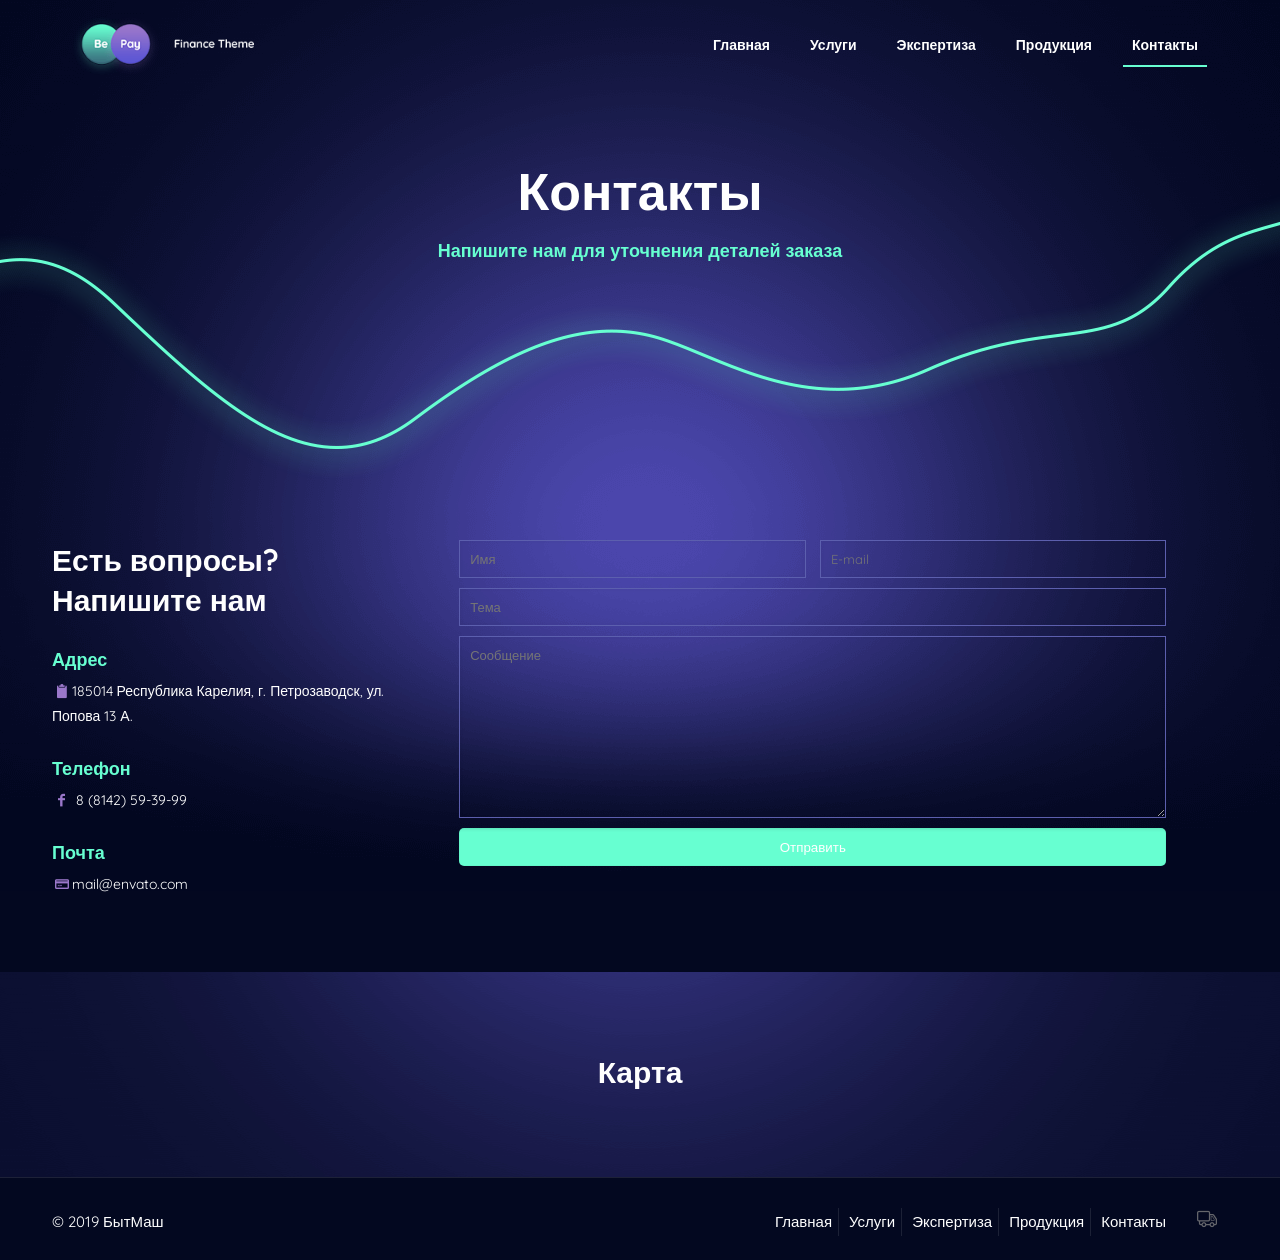
==== src/contacts.html @ 031de09f "contacts page added, other pages added (only titles and menus)" ====
<!DOCTYPE html>
<!--[if lt IE 7]><html class="no-js lt-ie10 lt-ie9 lt-ie8 lt-ie7 "> <![endif]-->
<!--[if IE 7]><html class="no-js lt-ie10 lt-ie9 lt-ie8"> <![endif]-->
<!--[if IE 8]><html class="no-js lt-ie10 lt-ie9"> <![endif]-->
<!--[if IE 9]><html class="no-js lt-ie10"> <![endif]-->
<!--[if gt IE 8]><!-->
<html class="no-js">
<!--<![endif]-->

<head>

    <!-- Basic Page Needs -->
    <meta charset="utf-8">
    <title>Be</title>
    <meta name="description" content="">
    <meta name="author" content="">

    <!-- Mobile Specific Metas -->
    <meta name="viewport" content="width=device-width, initial-scale=1, maximum-scale=1">

    <!-- Favicons -->
    <link rel="shortcut icon" href="images/favicon.ico">

    <!-- FONTS -->
    <link rel='stylesheet' href='http://fonts.googleapis.com/css?family=Roboto:100,300,400,400italic,700'>
    <link rel='stylesheet' href='http://fonts.googleapis.com/css?family=Patua+One:100,300,400,400italic,700'>
    <link rel='stylesheet' href='http://fonts.googleapis.com/css?family=Lato:400,400italic,700,700italic,900'>
    <link rel='stylesheet' href='http://fonts.googleapis.com/css?family=Quicksand:100,300,400,400italic,500,700,700italic'>

    <!-- CSS -->
    <link rel='stylesheet' href='css/global.css'>
    <link rel='stylesheet' href='css/structure.css'>
    <link rel='stylesheet' href='css/pay.css'>
    <link rel='stylesheet' href='css/custom.css'>

</head>

<body class="color-custom style-default button-default layout-full-width no-content-padding header-transparent minimalist-header-no sticky-header sticky-tb-color ab-hide subheader-both-center menu-line-below-80 menuo-no-borders menuo-right mobile-tb-hide mobile-side-slide mobile-mini-mr-ll tr-content be-reg-2074">
    <div id="Wrapper">
        <div id="Header_wrapper">
            <header id="Header">
                <div class="header_placeholder"></div>
                <div id="Top_bar">
                    <div class="container">
                        <div class="column one">
                            <div class="top_bar_left clearfix">
                                <div class="logo">
                                    <a id="logo" href="index.html" title="BePay - BeTheme" data-height="60" data-padding="15"><img class="logo-main scale-with-grid" src="images/pay.png" data-retina="images/retina-pay.png" data-height="75" alt="pay"><img class="logo-sticky scale-with-grid" src="images/pay.png" data-retina="images/retina-pay.png" data-height="75" alt="pay"><img class="logo-mobile scale-with-grid" src="images/pay.png" data-retina="images/retina-pay.png" data-height="75" alt="pay"><img class="logo-mobile-sticky scale-with-grid" src="images/pay.png" data-retina="images/retina-pay.png" data-height="75" alt="pay"></a>
                                </div>
                                <div class="menu_wrapper">
                                    <nav id="menu">
                                        <ul id="menu-main-menu" class="menu menu-main">
                                            <li>
                                                <a href="index.html"><span>Главная</span></a>
                                            </li>
                                            <li>
                                                <a href="services.html"><span>Услуги</span></a>
                                            </li>
                                            <li>
                                                <a href="expertize.html"><span>Экспертиза</span></a>
                                            </li>
                                            <li>
                                                <a href="products.html"><span>Продукция</span></a>
                                            </li>
                                            <li class="current-menu-item">
                                                <a href="contacts.html"><span>Контакты</span></a>
                                            </li>
                                        </ul>
                                    </nav>
                                    <a class="responsive-menu-toggle" href="#"><i class="icon-menu-fine"></i></a>
                                </div>
                            </div>
                            
                        </div>
                    </div>
                </div>
            </header>
        </div>
        <div id="Content">
            <div class="content_wrapper clearfix">
                <div class="sections_group">
                    <div class="entry-content">
                        <div class="section mcb-section" style="padding-top:160px; padding-bottom:160px; background-image:url(images/home_pay_pic11.png); background-repeat:no-repeat; background-position:center bottom; ">
                            <div class="section_wrapper mcb-section-inner">
                                <div class="wrap mcb-wrap one valign-top clearfix">
                                    <div class="mcb-wrap-inner">
                                        <div class="column mcb-column one column_column">
                                            <div class="column_attr clearfix align_center">
                                                <h1>Контакты</h1>
                                                <h5 class="themecolor">Напишите нам для уточнения деталей заказа
                                                    <br> </h5>
                                            </div>
                                        </div>
                                    </div>
                                </div>
                            </div>
                        </div>
                        <div class="section mcb-section" style="padding-top:60px; padding-bottom:20px;">
                            <div class="section_wrapper mcb-section-inner">
                                <div class="wrap mcb-wrap one valign-top clearfix">
                                    <div class="mcb-wrap-inner">
                                        <div class="column mcb-column one-third column_column">
                                            <div class="column_attr clearfix" style=" padding:0 7% 0 0;">
                                                <h2>Есть вопросы? Напишите нам</h2>
                                                <hr class="no_line" style="margin:0 auto 10px">
                                                <h5 class="themecolor" style="margin-bottom: 5px;">Адрес</h5>
                                                <h6><i style="color: #9a77ca;" class="icon-map"></i>185014 Республика Карелия, г. Петрозаводск, ул. Попова 13 А.</h6>
                                                <hr class="no_line" style="margin:0 auto 10px">
                                                <h5 class="themecolor" style="margin-bottom: 5px;">Телефон</h5>
                                                <h6><i style="color: #9a77ca;" class="icon-phone"></i> 8 (8142) 59-39-99</h6>
                                                <hr class="no_line" style="margin:0 auto 10px">
                                                <h5 class="themecolor" style="margin-bottom: 5px;">Почта</h5>
                                                <h6><i style="color: #9a77ca;" class="icon-mail"></i><a href="#"><span class="__cf_email__" data-cfemail="85ebeaf7e0f5e9fcc5e0ebf3e4f1eaabe6eae8">mail@envato.com</span></a></h6>
                                            </div>
                                        </div>
                                        <div class="column mcb-column two-third column_column">
                                            <div class="column_attr clearfix" style=" padding:0 7% 0 0;">
                                                <div id="contactWrapper">
                                                    <form id="contactform">
                                                        <!-- One Second (1/2) Column -->
                                                        <div class="column one-second">
                                                            <input placeholder="Имя" type="text" name="name" id="name" size="40" aria-required="true" aria-invalid="false" />
                                                        </div>
                                                        <!-- One Second (1/2) Column -->
                                                        <div class="column one-second">
                                                            <input placeholder="E-mail" type="email" name="email" id="email" size="40" aria-required="true" aria-invalid="false" />
                                                        </div>
                                                        <div class="column one">
                                                            <input placeholder="Тема" type="text" name="subject" id="subject" size="40" aria-invalid="false" />
                                                        </div>
                                                        <div class="column one">
                                                            <textarea placeholder="Сообщение" name="body" id="body" style="width:100%;" rows="10" aria-invalid="false"></textarea>
                                                        </div>
                                                        <div class="column one">
                                                            <input type="button" value="Отправить" id="submit" onClick="return check_values();">
                                                        </div>
                                                    </form>
                                                </div>
                                            </div>
                                        </div>
                                    </div>
                                </div>
                            </div>
                        </div>
                        <!-- <div class="section mcb-section" style="padding-top:0px; padding-bottom:20px;">
                            <div class="section_wrapper mcb-section-inner">
                                <div class="wrap mcb-wrap one valign-top clearfix">
                                    <div class="mcb-wrap-inner">
                                        <div class="column mcb-column one column_clients_slider ">
                                            <div class="clients_slider">
                                                <div class="clients_slider_header">
                                                    <h4 class="title">Clients</h4>
                                                </div>
                                                <ul class="clients clients_slider_ul">
                                                    <li>
                                                        <div class="client_wrapper">
                                                            <img src="images/home_pay_client1-145x75.png" class="scale-with-grid wp-post-image">
                                                        </div>
                                                    </li>
                                                    <li>
                                                        <div class="client_wrapper">
                                                            <img src="images/home_pay_client2-145x75.png" class="scale-with-grid wp-post-image">
                                                        </div>
                                                    </li>
                                                    <li>
                                                        <div class="client_wrapper">
                                                            <img src="images/home_pay_client3-145x75.png" class="scale-with-grid wp-post-image">
                                                        </div>
                                                    </li>
                                                    <li>
                                                        <div class="client_wrapper">
                                                            <img src="images/home_pay_client4-145x75.png" class="scale-with-grid wp-post-image">
                                                        </div>
                                                    </li>
                                                    <li>
                                                        <div class="client_wrapper">
                                                            <img src="images/home_pay_client5-145x75.png" class="scale-with-grid wp-post-image">
                                                        </div>
                                                    </li>
                                                    <li>
                                                        <div class="client_wrapper">
                                                            <img src="images/home_pay_client6-145x75.png" class="scale-with-grid wp-post-image">
                                                        </div>
                                                    </li>
                                                </ul>
                                            </div>
                                        </div>
                                    </div>
                                </div>
                            </div>
                        </div> -->
                        <div class="section mcb-section" style="padding-top:80px; padding-bottom:30px; background-color:#0b0f2f; background-image:url(images/home_pay_sectionbg3.png); background-repeat:no-repeat; background-position:center bottom; ">
                            <div class="section_wrapper mcb-section-inner">
                                <div class="wrap mcb-wrap one valign-top clearfix">
                                    <div class="mcb-wrap-inner">
                                        <div class="column mcb-column one column_column">
                                            <div class="column_attr clearfix align_center">
                                                <h2>Карта</h2>
                                                <!-- <h5 style="color:#aeb0f3">Vestibulum dapibus, mauris nec malesuada fames ac turpis velit</h5>
                                                <hr class="no_line" style="margin:0 auto 25px">
                                                <a class="button  button_right button_size_2 button_js" href="#" style="background-color:#4351a5 !important; color:#fff;"><span class="button_icon"><i class="icon-facebook"  style=" color:#fff !important;"></i></span><span class="button_label">Facebook</span></a>
                                                <a
                                                    class="button  button_right button_size_2 button_js" href="#" style="background-color:#4dd1f1 !important; color:#fff;"><span class="button_icon"><i class="icon-twitter"  style=" color:#fff !important;"></i></span><span class="button_label">Twitter</span></a> -->
                                            </div>
                                        </div>
                                    </div>
                                </div>
                            </div>
                        </div>

                    </div>
                </div>
            </div>
        </div>
        <footer id="Footer" class="clearfix">
            <div class="footer_copy">
                <div class="container">
                    <div class="column one">
                        <a id="back_to_top" class="button button_js" href="#"><i class="icon-up-open-big"></i></a>
                        <div class="copyright">
                            &copy; 2019 БытМаш 
                            <!-- <a target="_blank" rel="nofollow" href="http://bit.ly/1M6lijQ">BeantownThemes</a> -->
                        </div>
                        <nav id="social-menu" class="menu-main-menu-footer-container">
                            <ul id="menu-main-menu-footer" class="social-menu">
                                <li>
                                    <a href="index.html"><span>Главная</span></a>
                                </li>
                                <li>
                                    <a href="services.html"><span>Услуги</span></a>
                                </li>
                                <li>
                                    <a href="expertize.html"><span>Экспертиза</span></a>
                                </li>
                                <li>
                                    <a href="products.html"><span>Продукция</span></a>
                                </li>
                                <li class="current-menu-item">
                                    <a href="contacts.html"><span>Контакты</span></a>
                                </li>
                            </ul>
                        </nav>
                    </div>
                </div>
            </div>
        </footer>
    </div>


    <!-- side menu -->
    <div id="Side_slide" class="right dark" data-width="250">
        <div class="close-wrapper">
            <a href="#" class="close"><i class="icon-cancel-fine"></i></a>
        </div>
        <div class="menu_wrapper"></div>
    </div>
    <div id="body_overlay"></div>

    <!-- JS -->
    <script src="js/jquery-2.1.4.min.js"></script>

    <script src="js/mfn.menu.js"></script>
    <script src="js/jquery.plugins.js"></script>
    <script src="js/jquery.jplayer.min.js"></script>
    <script src="js/animations/animations.js"></script>
    <script src="js/translate3d.js"></script>
    <script src="js/scripts.js"></script>

    <script src="js/email.js"></script>


</body>

</html>
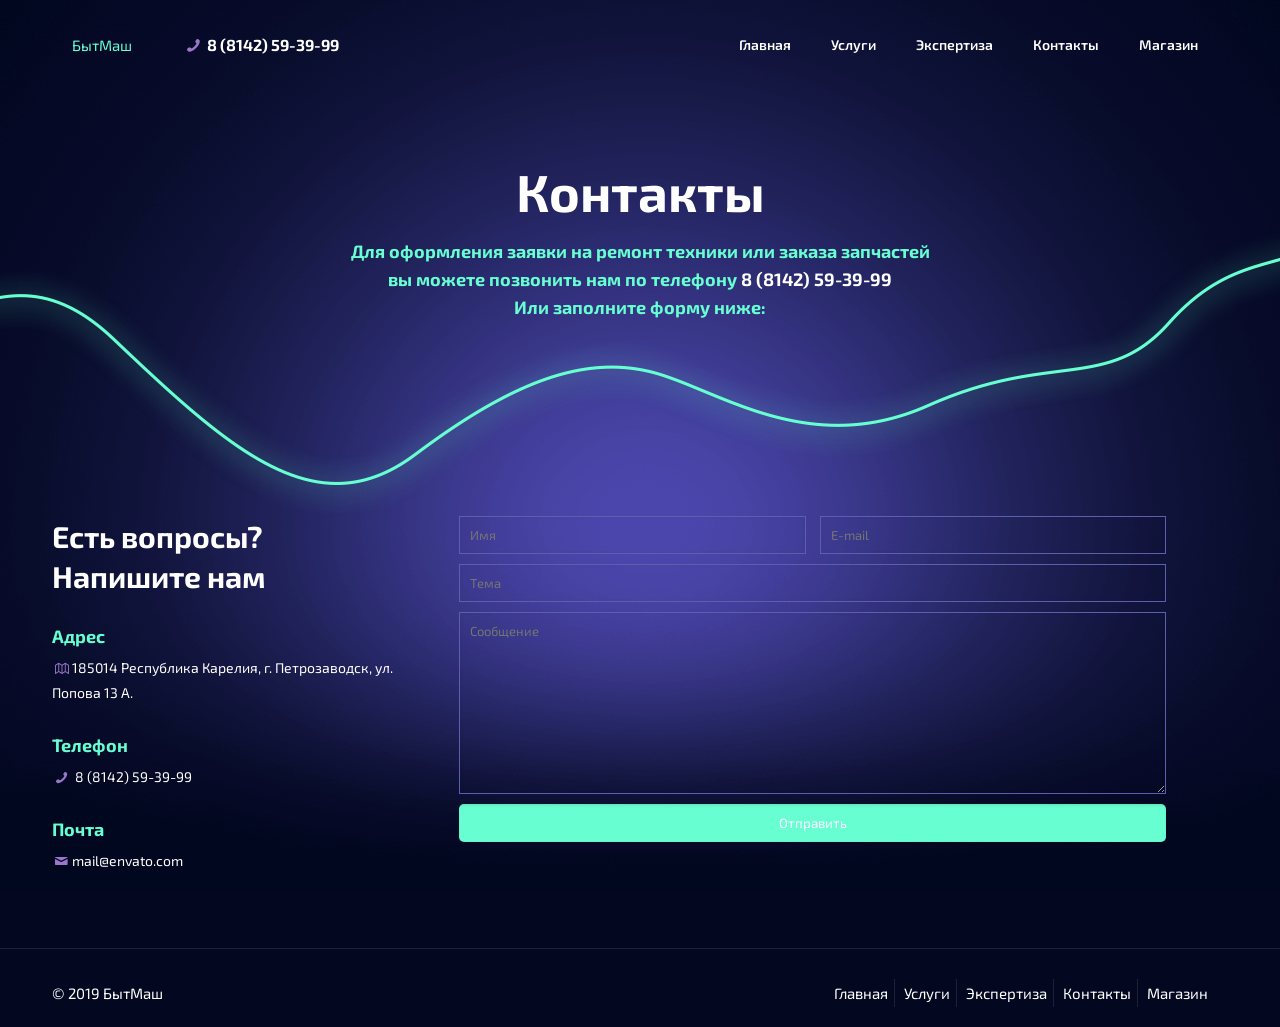
==== commit 23944f4b: "video-header edited, modal window added" ====
--- a/src/contacts.html
+++ b/src/contacts.html
@@ -26,6 +26,7 @@
     <link rel='stylesheet' href='http://fonts.googleapis.com/css?family=Patua+One:100,300,400,400italic,700'>
     <link rel='stylesheet' href='http://fonts.googleapis.com/css?family=Lato:400,400italic,700,700italic,900'>
     <link rel='stylesheet' href='http://fonts.googleapis.com/css?family=Quicksand:100,300,400,400italic,500,700,700italic'>
+    <link href="https://fonts.googleapis.com/css?family=Exo+2:100,100i,200,200i,300,300i,400,400i,500,500i,600,600i,700,700i,800,800i,900,900i&amp;subset=cyrillic" rel="stylesheet">
 
     <!-- CSS -->
     <link rel='stylesheet' href='css/global.css'>
@@ -45,8 +46,18 @@
                         <div class="column one">
                             <div class="top_bar_left clearfix">
                                 <div class="logo">
-                                    <a id="logo" href="index.html" title="BePay - BeTheme" data-height="60" data-padding="15"><img class="logo-main scale-with-grid" src="images/pay.png" data-retina="images/retina-pay.png" data-height="75" alt="pay"><img class="logo-sticky scale-with-grid" src="images/pay.png" data-retina="images/retina-pay.png" data-height="75" alt="pay"><img class="logo-mobile scale-with-grid" src="images/pay.png" data-retina="images/retina-pay.png" data-height="75" alt="pay"><img class="logo-mobile-sticky scale-with-grid" src="images/pay.png" data-retina="images/retina-pay.png" data-height="75" alt="pay"></a>
-                                </div>
+                                    <a id="logo" href="index.html" title="БытМаш" data-height="60" data-padding="15">
+                                        <!-- <img class="logo-main scale-with-grid" src="images/pay.png" data-retina="images/retina-pay.png" data-height="75" alt="pay"><img class="logo-sticky scale-with-grid" src="images/pay.png" data-retina="images/retina-pay.png" data-height="75" alt="pay"><img class="logo-mobile scale-with-grid" src="images/pay.png" data-retina="images/retina-pay.png" data-height="75" alt="pay"><img class="logo-mobile-sticky scale-with-grid" src="images/pay.png" data-retina="images/retina-pay.png" data-height="75" alt="pay"> -->
+                                        БытМаш</a>
+                                        
+                                        
+                                </div>
+                                <div class="header-phone">
+                                        <a href="tel:88142593999"><i style="color: #9a77ca;" class="icon-phone"></i> 8 (8142) 59-39-99</a>
+                                </div>
+                                
+                                
+                                                
                                 <div class="menu_wrapper">
                                     <nav id="menu">
                                         <ul id="menu-main-menu" class="menu menu-main">
@@ -60,11 +71,11 @@
                                                 <a href="expertize.html"><span>Экспертиза</span></a>
                                             </li>
                                             <li>
-                                                <a href="products.html"><span>Продукция</span></a>
-                                            </li>
-                                            <li class="current-menu-item">
-                                                <a href="contacts.html"><span>Контакты</span></a>
-                                            </li>
+                                                    <a href="contacts.html"><span>Контакты</span></a>
+                                                </li>
+                                                <li>
+                                                    <a href="#"><span>Магазин</span></a>
+                                                </li>
                                         </ul>
                                     </nav>
                                     <a class="responsive-menu-toggle" href="#"><i class="icon-menu-fine"></i></a>
@@ -80,22 +91,23 @@
             <div class="content_wrapper clearfix">
                 <div class="sections_group">
                     <div class="entry-content">
-                        <div class="section mcb-section" style="padding-top:160px; padding-bottom:160px; background-image:url(images/home_pay_pic11.png); background-repeat:no-repeat; background-position:center bottom; ">
+                        <div class="section mcb-section" style="padding-top:160px; padding-bottom:140px; background-image:url(images/home_pay_pic11.png); background-repeat:no-repeat; background-position:center bottom; ">
                             <div class="section_wrapper mcb-section-inner">
                                 <div class="wrap mcb-wrap one valign-top clearfix">
                                     <div class="mcb-wrap-inner">
                                         <div class="column mcb-column one column_column">
                                             <div class="column_attr clearfix align_center">
                                                 <h1>Контакты</h1>
-                                                <h5 class="themecolor">Напишите нам для уточнения деталей заказа
-                                                    <br> </h5>
+                                                <h5 class="themecolor">Для оформления заявки на ремонт техники или заказа запчастей <br> вы можете позвонить нам по телефону <a href="tel:88142593999">8 (8142) 59-39-99</a>
+                                                   
+                                                        <br>  Или заполните форму ниже: </h5>
                                             </div>
                                         </div>
                                     </div>
                                 </div>
                             </div>
                         </div>
-                        <div class="section mcb-section" style="padding-top:60px; padding-bottom:20px;">
+                        <div class="section mcb-section" style="padding-top:0px; padding-bottom:20px;">
                             <div class="section_wrapper mcb-section-inner">
                                 <div class="wrap mcb-wrap one valign-top clearfix">
                                     <div class="mcb-wrap-inner">
@@ -189,23 +201,27 @@
                                 </div>
                             </div>
                         </div> -->
-                        <div class="section mcb-section" style="padding-top:80px; padding-bottom:30px; background-color:#0b0f2f; background-image:url(images/home_pay_sectionbg3.png); background-repeat:no-repeat; background-position:center bottom; ">
-                            <div class="section_wrapper mcb-section-inner">
+                        <div class="section mcb-section" style=" background-color:#0b0f2f;">
+                                <script type="text/javascript" charset="utf-8" async src="https://api-maps.yandex.ru/services/constructor/1.0/js/?um=constructor%3A3d2d1f86125b6282d5d6b82e0a91c72d99ae6040b428024843a922f326cc9eee&amp;width=100%25&amp;height=400&amp;lang=ru_RU&amp;scroll=true"></script>
+                            <!-- <div class="section_wrapper mcb-section-inner">
+                                
+
                                 <div class="wrap mcb-wrap one valign-top clearfix">
                                     <div class="mcb-wrap-inner">
                                         <div class="column mcb-column one column_column">
                                             <div class="column_attr clearfix align_center">
                                                 <h2>Карта</h2>
-                                                <!-- <h5 style="color:#aeb0f3">Vestibulum dapibus, mauris nec malesuada fames ac turpis velit</h5>
+                                                
+                                                <h5 style="color:#aeb0f3">Vestibulum dapibus, mauris nec malesuada fames ac turpis velit</h5>
                                                 <hr class="no_line" style="margin:0 auto 25px">
                                                 <a class="button  button_right button_size_2 button_js" href="#" style="background-color:#4351a5 !important; color:#fff;"><span class="button_icon"><i class="icon-facebook"  style=" color:#fff !important;"></i></span><span class="button_label">Facebook</span></a>
                                                 <a
-                                                    class="button  button_right button_size_2 button_js" href="#" style="background-color:#4dd1f1 !important; color:#fff;"><span class="button_icon"><i class="icon-twitter"  style=" color:#fff !important;"></i></span><span class="button_label">Twitter</span></a> -->
-                                            </div>
-                                        </div>
-                                    </div>
-                                </div>
-                            </div>
+                                                    class="button  button_right button_size_2 button_js" href="#" style="background-color:#4dd1f1 !important; color:#fff;"><span class="button_icon"><i class="icon-twitter"  style=" color:#fff !important;"></i></span><span class="button_label">Twitter</span></a>
+                                             </div>
+                                        </div>
+                                    </div> 
+                                </div> 
+                            </div> -->
                         </div>
 
                     </div>
@@ -216,7 +232,7 @@
             <div class="footer_copy">
                 <div class="container">
                     <div class="column one">
-                        <a id="back_to_top" class="button button_js" href="#"><i class="icon-up-open-big"></i></a>
+                        <!-- <a id="back_to_top" class="button button_js" href="#"><i class="icon-arrow"></i></a> -->
                         <div class="copyright">
                             &copy; 2019 БытМаш 
                             <!-- <a target="_blank" rel="nofollow" href="http://bit.ly/1M6lijQ">BeantownThemes</a> -->
@@ -232,12 +248,13 @@
                                 <li>
                                     <a href="expertize.html"><span>Экспертиза</span></a>
                                 </li>
-                                <li>
-                                    <a href="products.html"><span>Продукция</span></a>
-                                </li>
+                                
                                 <li class="current-menu-item">
                                     <a href="contacts.html"><span>Контакты</span></a>
                                 </li>
+                                <li>
+                                        <a href="#"><span>Магазин</span></a>
+                                    </li>
                             </ul>
                         </nav>
                     </div>
--- a/src/css/structure.css
+++ b/src/css/structure.css
@@ -1183,6 +1183,22 @@
 #Top_bar #logo img.logo-sticky {
 	display: none;
 }
+
+
+/* header-phone */
+#Top_bar .header-phone {
+	float: left;
+	margin: 0 30px 0 20px;
+}
+
+#Top_bar .header-phone a {
+	display: block;
+	height: 60px;
+	line-height: 60px;
+	padding: 15px 0px;
+	color: #fff;
+}
+
 /* Menu wrapper */
 
 #Top_bar .menu_wrapper {
--- a/src/css/pay.css
+++ b/src/css/pay.css
@@ -1428,7 +1428,7 @@
 #Footer h1, #Footer h1 a, #Footer h1 a:hover, #Footer h2, #Footer h2 a, #Footer h2 a:hover, #Footer h3, #Footer h3 a, #Footer h3 a:hover, #Footer h4, #Footer h4 a, #Footer h4 a:hover, #Footer h5, #Footer h5 a, #Footer h5 a:hover, #Footer h6, #Footer h6 a, #Footer h6 a:hover {
 	color: #fff;
 }
-/ #Footer .themecolor, #Footer .widget_meta ul, #Footer .widget_pages ul, #Footer .widget_rss ul, #Footer .widget_mfn_recent_comments ul li:after, #Footer .widget_archive ul, #Footer .widget_recent_comments ul li:after, #Footer .widget_nav_menu ul, #Footer .widget_price_filter .price_label .from, #Footer .widget_price_filter .price_label .to, #Footer .star-rating span {
+#Footer .themecolor, #Footer .widget_meta ul, #Footer .widget_pages ul, #Footer .widget_rss ul, #Footer .widget_mfn_recent_comments ul li:after, #Footer .widget_archive ul, #Footer .widget_recent_comments ul li:after, #Footer .widget_nav_menu ul, #Footer .widget_price_filter .price_label .from, #Footer .widget_price_filter .price_label .to, #Footer .star-rating span {
 	color: #67ffd1;
 }
 #Footer .themebg, #Footer .widget_categories ul, #Footer .Recent_posts ul li .desc:after, #Footer .Recent_posts ul li .photo .c, #Footer .widget_recent_entries ul li:after, #Footer .widget_mfn_menu ul li a:hover, #Footer .widget_product_categories ul {
@@ -1633,25 +1633,25 @@
 	background-color: #030820;
 }
 body, button, span.date_label, .timeline_items li h3 span, input[type="submit"], input[type="reset"], input[type="button"], input[type="text"], input[type="password"], input[type="tel"], input[type="email"], textarea, select, .offer_li .title h3 {
-	font-family: "Quicksand", Arial, Tahoma, sans-serif;
+	font-family: 'Exo 2', "Quicksand", 'Kosugi Maru', 'M PLUS 1p', Arial, Tahoma, sans-serif;
 }
 #menu>ul>li>a, .action_button, #overlay-menu ul li a {
-	font-family: "Quicksand", Arial, Tahoma, sans-serif;
+	font-family: 'Exo 2', "Quicksand", 'Kosugi Maru', 'M PLUS 1p', Arial, Tahoma, sans-serif;
 }
 #Subheader .title {
-	font-family: "Quicksand", Arial, Tahoma, sans-serif;
+	font-family: 'Exo 2', "Quicksand", 'Kosugi Maru', 'M PLUS 1p', Arial, Tahoma, sans-serif;
 }
 h1, h2, h3, h4, .text-logo #logo {
-	font-family: "Quicksand", Arial, Tahoma, sans-serif;
+	font-family: 'Exo 2', "Quicksand", 'Kosugi Maru', 'M PLUS 1p', Arial, Tahoma, sans-serif;
 }
 h5, h6 {
-	font-family: "Quicksand", Arial, Tahoma, sans-serif;
+	font-family: 'Exo 2', "Quicksand", 'Kosugi Maru', 'M PLUS 1p', Arial, Tahoma, sans-serif;
 }
 blockquote {
-	font-family: "Quicksand", Arial, Tahoma, sans-serif;
+	font-family: 'Exo 2', "Quicksand", 'Kosugi Maru', 'M PLUS 1p', Arial, Tahoma, sans-serif;
 }
 .chart_box .chart .num, .counter .desc_wrapper .number-wrapper, .how_it_works .image .number, .pricing-box .plan-header .price, .quick_fact .number-wrapper, .woocommerce .product div.entry-summary .price {
-	font-family: "Quicksand", Arial, Tahoma, sans-serif;
+	font-family: 'Exo 2', "Quicksand", 'Kosugi Maru', 'M PLUS 1p', Arial, Tahoma, sans-serif;
 }
 body {
 	font-size: 15px;
--- a/src/css/custom.css
+++ b/src/css/custom.css
@@ -0,0 +1,185 @@
+#Top_bar .header-phone {
+  font-size: 16px;
+  font-weight: bold;
+}
+
+#myVideo {
+  position: absolute;
+  right: 0;
+  bottom: 0;
+  min-width: 100%; 
+  min-height: 100%;
+  /* margin-top: 160px; */
+  opacity: .5;
+}
+
+.video-section:before {
+  content: '';
+  position: absolute;
+  width: 100%;
+  height: 100%;
+  top: 0;
+  left: 0;
+  /* background: url(../images/background/cover.png) no-repeat 50% 50%; */
+  background-size: cover;
+  z-index: 1;
+}
+
+body .button:hover {
+  cursor: pointer;
+
+}
+
+body .modal-dialog {
+  position: fixed;
+  top: 0;
+  left: 0;
+  width: 100%;
+  height: 110%;
+  display: none;
+
+  transition: -webkit-transform .3s ease-out;
+    -webkit-transition: -webkit-transform .3s ease-out;
+    -o-transition: transform .3s ease-out;
+    transition: transform .3s ease-out;
+    transition: transform .3s ease-out, -webkit-transform .3s ease-out;
+    /* transition: transform .3s ease-out,-webkit-transform .3s ease-out; */
+    -webkit-transform: translate(0,-25%);
+    -ms-transform: translate(0,-25%);
+    transform: translate(0,-25%);
+}
+
+body .modal-dialog::before {
+  content: '';
+  position: absolute;
+  top: 0;
+  left: 0;
+  width: 100%;
+  height: 100%;
+  opacity: .4;
+  background-color: black;
+}
+
+body .modal-order {
+  position: relative;
+  /* top: 0;
+  left: 50%; */
+  margin: 70px auto; 
+  
+
+  background-color: #030820;
+  
+  z-index: 1000;
+  border-radius: 20px;
+  max-width: 560px;
+  min-height: 330px;
+}
+
+body .modal-close {
+  /* position: absolute;
+  top: 15px;
+  right: 15px; */
+
+}
+
+body .modal-close:hover {
+  cursor: pointer;
+  color: white;
+  font-weight: bold;
+}
+
+body .modal-politica {
+  font-size: 12px;
+  line-height: 13px;
+  margin: 0;
+}
+
+body .modal-politica span {
+  text-decoration: underline;
+
+}
+
+.overlay {
+  width: 100%;
+  min-height: 100vh;
+  display: flex;
+  justify-content: center;
+  align-items: center;
+  flex-direction: column;
+  /* padding: 40px; */
+  position: fixed;
+  top: 0;
+  left: 0;
+  background: rgba(0, 0, 0, 0.75);
+  opacity: 0;
+  pointer-events: none;
+  transition: 0.35s ease-in-out;
+  max-height: 100vh;
+  overflow-y: auto;
+}
+.overlay.open {
+  opacity: 1;
+  pointer-events: inherit;
+  z-index: 1000;
+}
+.overlay .modal {
+  /* background: white; */
+  text-align: center;
+  padding: 20px;
+  /* box-shadow: 0px 1px 10px rgba(255, 255, 255, 0.35); */
+  opacity: 0;
+  pointer-events: none;
+  transition: 0.35s ease-in-out;
+  max-height: 100vh;
+  overflow-y: auto;
+}
+.overlay .modal.open {
+  opacity: 1;
+  pointer-events: inherit;
+}
+.overlay .modal.open .content {
+  transform: translate(0, 0px);
+  opacity: 1;
+}
+.overlay .modal .content {
+  transform: translate(0, -10px);
+  opacity: 0;
+  transition: 0.35s ease-in-out;
+}
+.overlay .modal .title {
+  margin-top: 0;
+}
+
+.overlay .close-modal {
+  position: absolute;
+  right: 0px;
+  top: 0px;
+}
+
+.overlay .close-modal:hover {
+  cursor: pointer;
+  color: white;
+  font-weight: bold;
+}
+
+
+
+body #top-scroll img {
+  height: 50px;
+  /* margin-top: 50px; */
+  
+}
+
+body #top-scroll:hover {
+  cursor: pointer;
+
+}
+
+
+/* services grid */
+
+body .services-item {
+  height: 110px;
+}
+
+
